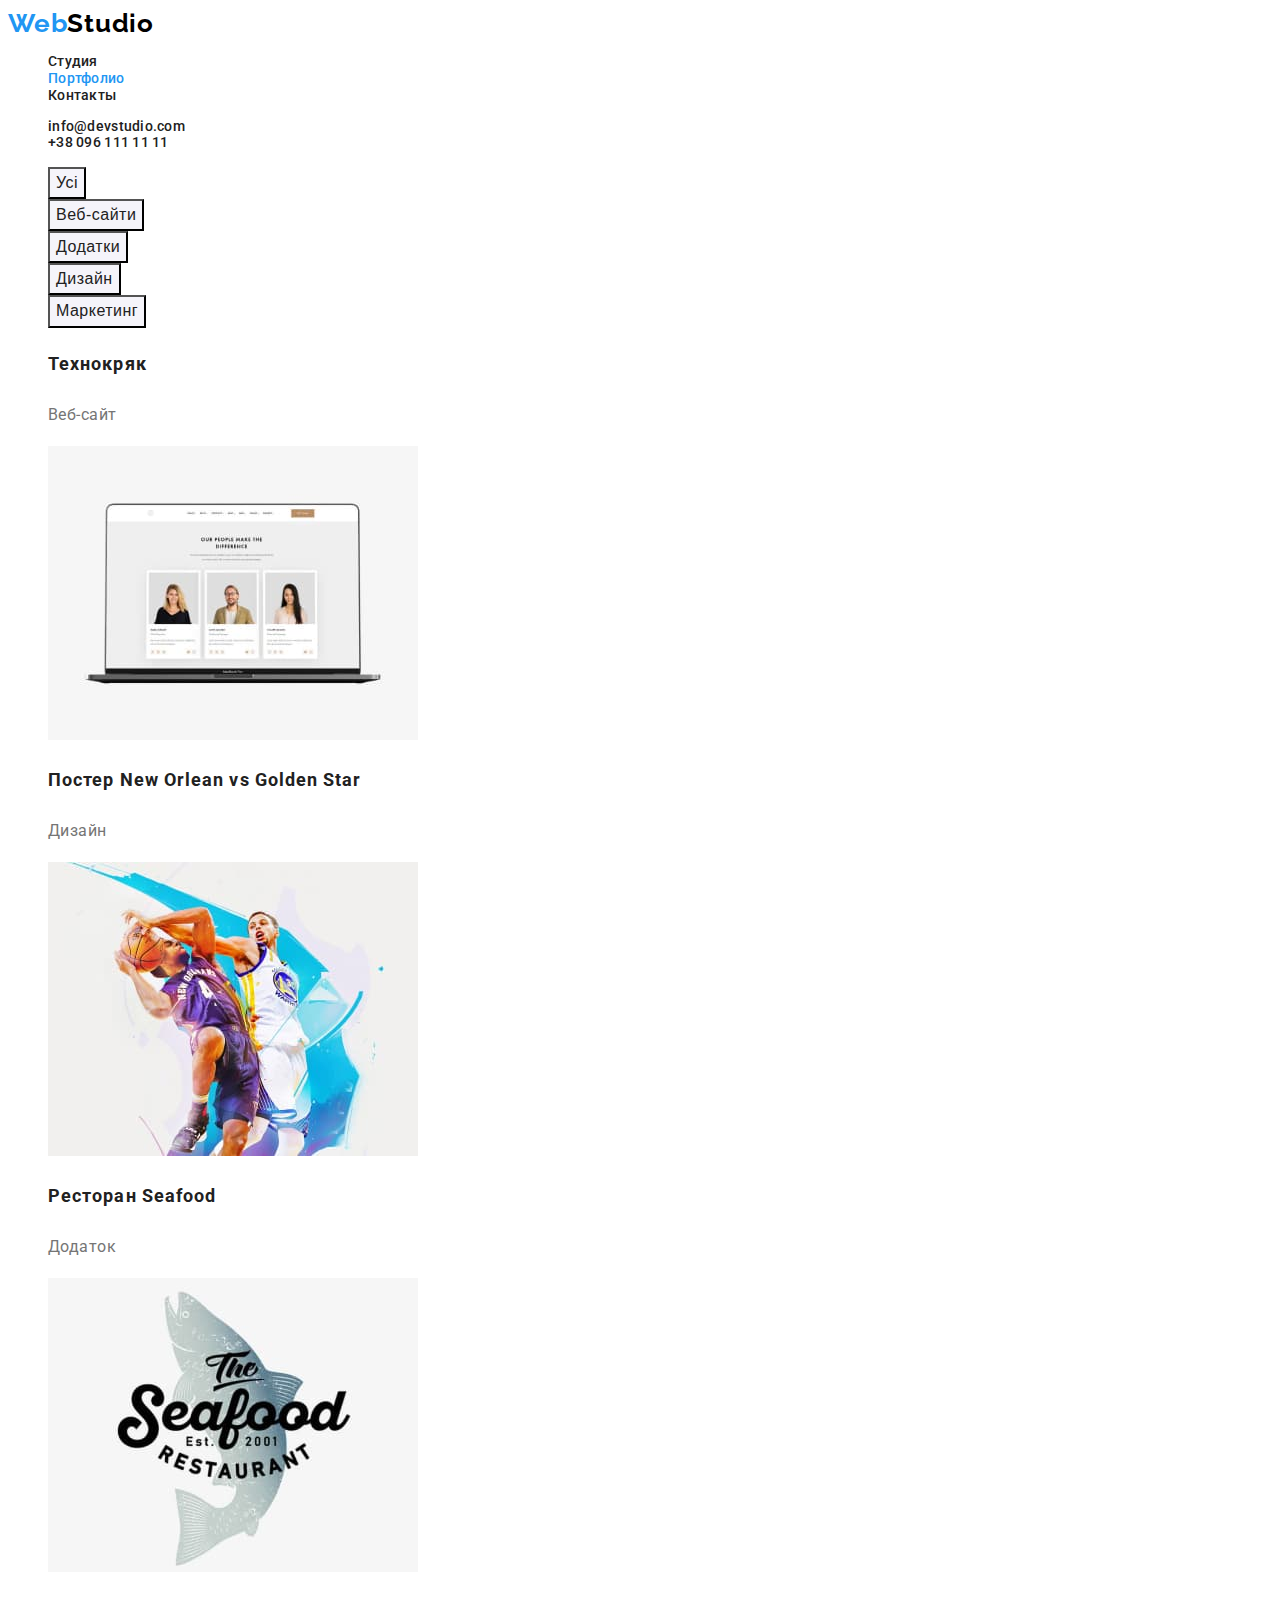
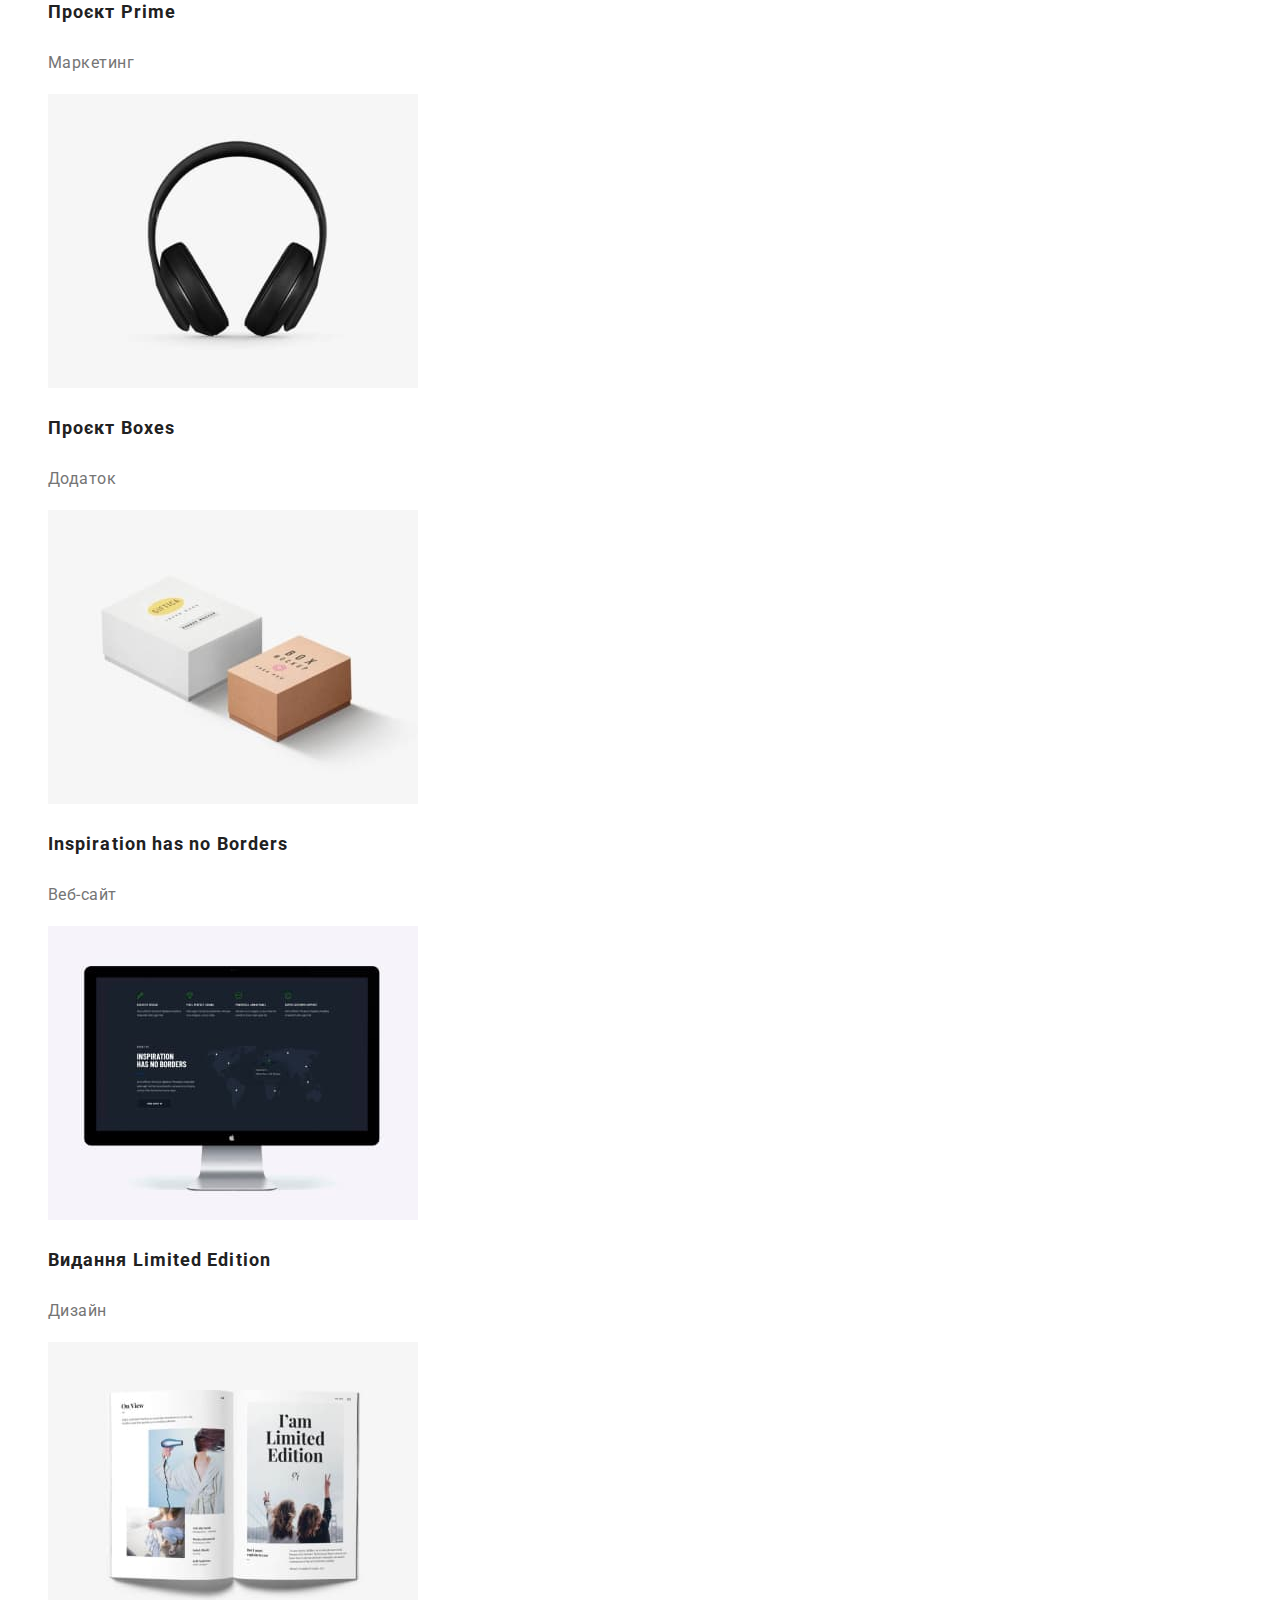
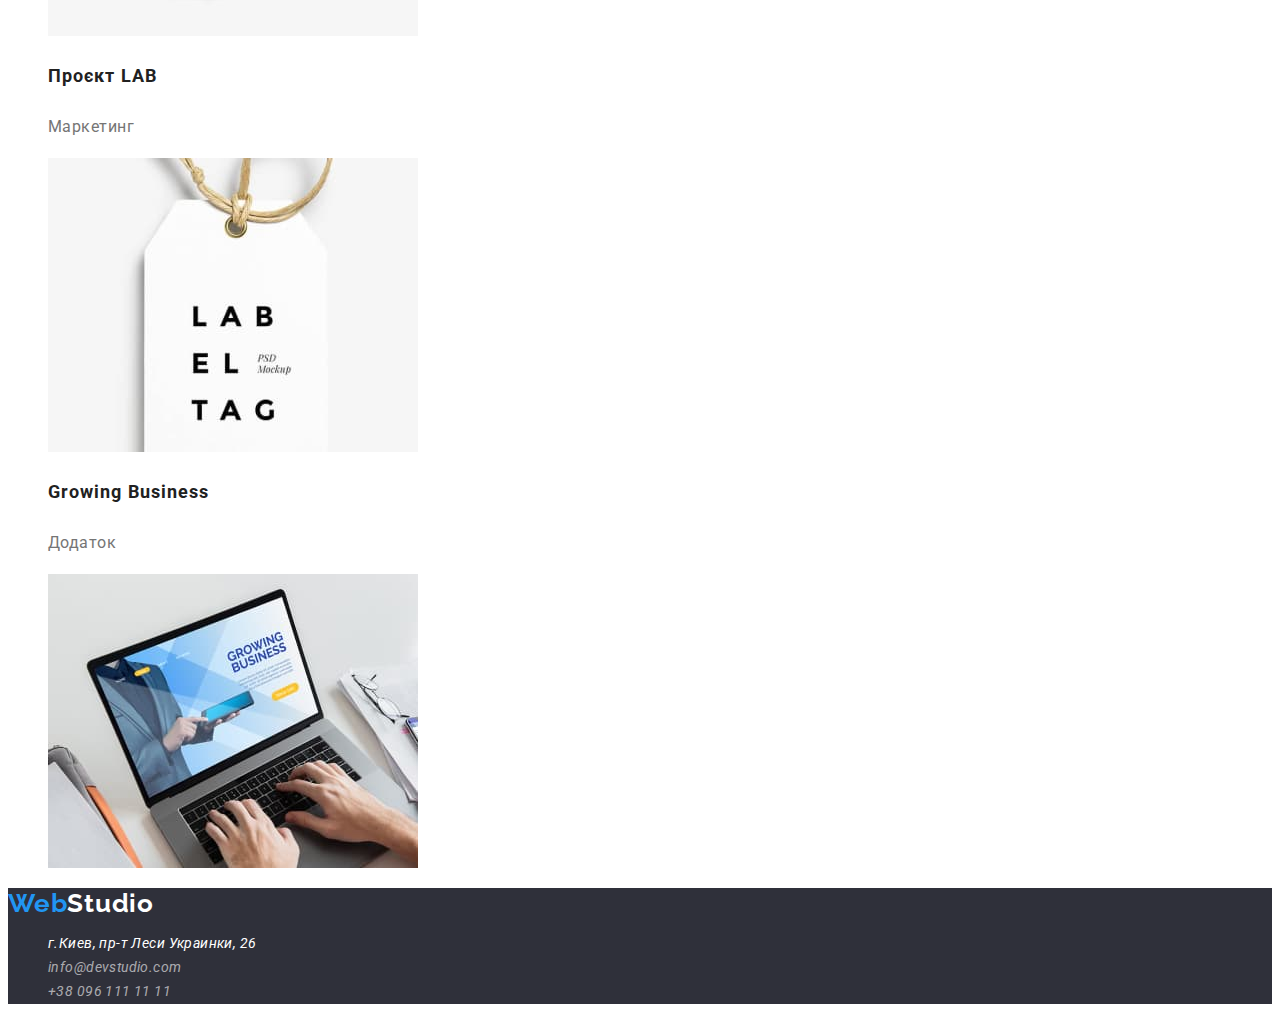
==== portfolio.html @ 718a517a "copy-hw2" ====
<!DOCTYPE html>
<html lang="en">

<head>
  <meta charset="UTF-8">
  <meta name="viewport" content="width=device-width, initial-scale=1.0">
  <link rel="preconnect" href="https://fonts.googleapis.com">
  <link rel="preconnect" href="https://fonts.gstatic.com" crossorigin>
  <link href="https://fonts.googleapis.com/css2?family=Raleway:wght@700&family=Roboto:wght@400;500;700;900&display=swap"
    rel="stylesheet">
  <title>hw-02</title>
  <link rel="stylesheet" href="./css/styles.css">
</head>

<body>
  <!-- header -->
  <header class="head">
    <nav class="nav">
      <a class="logo" href="./index.html"><span class="logo-blue">Web</span>Studio</a>
      <ul class="nav-sait">
        <li><a class="sait-link" href="./index.html">Студия</a></li>
        <li><a class="sait-link current" href="./portfolio.html">Портфолио</a></li>
        <li><a class="sait-link" href="">Контакты</a></li>
      </ul>
    </nav>

    <ul class="nav-contact">
      <li>
        <a class="contact-link" href="mailto:info@devstudio.com">info@devstudio.com</a>
      </li>
      <li>
        <a class="contact-link" href="tel:+380961111111">+38 096 111 11 11</a>
      </li>
    </ul>

  </header>

  <!-- main -->
  <main>

    <!-- portfolio filter -->
    <section>
      <ul class="filter-list">
        <li><button class="filter-btn" type="button">Усі</button></li>
        <li><button class="filter-btn" type="button">Веб-сайти</button></li>
        <li><button class="filter-btn" type="button">Додатки</button></li>
        <li><button class="filter-btn" type="button">Дизайн</button></li>
        <li><button class="filter-btn" type="button">Маркетинг</button></li>
      </ul>
    </section>

    <!-- portfolio project -->
    <section>
      <ul class="project-list">
        <li>
          <h3 class="project-title">Технокряк</h3>
          <p class="project-marker">Веб-сайт</p>
          <a href=""><img src="./images/portfolio/techno.jpg" alt="techno"></a>
        </li>
        <li>
          <h3 class="project-title">Постер New Orlean vs Golden Star</h3>
          <p class="project-marker">Дизайн</p>
          <a href=""><img src="./images/portfolio/orlean.jpg" alt="New Orlean vs Golden Star"></a>
        </li>
        <li>
          <h3 class="project-title">Ресторан Seafood</h3>
          <p class="project-marker">Додаток</p>
          <a href=""><img src="./images/portfolio/seafood.jpg" alt="Seafood"></a>
        </li>
        <li>
          <h3 class="project-title">Проєкт Prime</h3>
          <p class="project-marker">Маркетинг</p>
          <a href=""><img src="./images/portfolio/prime.jpg" alt="Prime"></a>
        </li>
        <li>
          <h3 class="project-title">Проєкт Boxes</h3>
          <p class="project-marker">Додаток</p>
          <a href=""><img src="./images/portfolio/boxes.jpg" alt="Boxes"></a>
        </li>
        <li>
          <h3 class="project-title">Inspiration has no Borders</h3>
          <p class="project-marker">Веб-сайт</p>
          <a href=""><img src="./images/portfolio/inspiration.jpg" alt="Inspiration has no Borders"></a>
        </li>
        <li>
          <h3 class="project-title">Видання Limited Edition</h3>
          <p class="project-marker">Дизайн</p>
          <a href=""><img src="./images/portfolio/edition.jpg" alt="Limited Edition"></a>
        </li>
        <li>
          <h3 class="project-title">Проєкт LAB</h3>
          <p class="project-marker">Маркетинг</p>
          <a href=""><img src="./images/portfolio/lab.jpg" alt="LAB"></a>
        </li>
        <li>
          <h3 class="project-title">Growing Business</h3>
          <p class="project-marker">Додаток</p>
          <a href=""><img src="./images/portfolio/business.jpg" alt="Growing Business"></a>
        </li>

      </ul>
    </section>
  </main>

  <!--footter-->
  <footer class="footer">
    <a class="logo footer-logo" href="./index.html"><span class="logo-blue">Web</span>Studio</a>

    <!-- fotter address -->
    <address class="address">
      <ul class="address-list">
        <li>
          <a class="address-map address-hover"
            href="https://www.google.com/maps/place/GREEN+HOUSE/@48.90028,23.3077456,17z/data=!4m9!3m8!1s0x473989dc6a29fd1f:0xf99ad398de3efd34!5m2!4m1!1i2!8m2!3d48.8999723!4d23.3089486!16s%2Fg%2F11qqn3vghm?entry=ttu"
            target="_blank" rel="noopener noreferrer nofollow">
            г.Киев, пр-т Леси Украинки, 26
          </a>
        </li>
        <li>
          <a class="address-contact address-hover" href="mailto:info@devstudio.com">info@devstudio.com</a>
        </li>
        <li>
          <a class="address-contact address-hover" href="tel:+380961111111">+38 096 111 11 11</a>
        </li>
      </ul>
    </address>
  </footer>

</body>

</html>
---- css/styles.css ----
:root {
  --primary-text-color: #757575;
  --title-text-color: #212121;
  --accent-color: #2196f3;
  --primary-whait-color: #ffffff;
  --primary-black-color: #000000;
  --color-with-transparency: rgba(255, 255, 255, 0.6);
  --color-section-background: #2f303a;
  --color-section-background2: #f5f4fa;
}

/* color: #2196f3; */
/* color: #000000; */
/* color: #212121; */
/* color: #757575; */
/* color: #ffffff; */
/* background: #2f303a; */
/* color: rgba(255, 255, 255, 0.6); */
/* background: #f5f4fa; */

/* utilits */
ul {
  list-style: none;
}

a {
  text-decoration: none;
}

/* general */
body {
  font-family: 'Roboto', sans-serif;
  background-color: var(--primary-whait-color);
  color: var(--primary-text-color);

}

/* button */
.button {
  font-family: inherit;
  font-weight: 700;
  font-size: 16px;
  line-height: 1.88;
  letter-spacing: 0.06em;
  text-align: center;
  background-color: var(--primary-whait-color);
  color: var(--title-text-color);
  box-shadow: 0 4px 4px 0 rgba(0, 0, 0, 0.15);
  cursor: pointer;
}

.button.primary {
  background-color: var(--accent-color);
  color: var(--primary-whait-color);
}

.button.primary:hover,
.button.primary:focus {
  background-color: var(--primary-whait-color);
  color: var(--accent-color);
}

/* header */
.head {
  font-weight: 500;
  font-size: 14px;
  line-height: 1.2;
  letter-spacing: 0.02em;
}

.logo {
  font-family: "Raleway", sans-serif;
  font-weight: 700;
  font-size: 26px;
  letter-spacing: 0.03em;
  color: var(--primary-black-color);

}

.logo-blue {
  color: var(--accent-color);
}



.sait-link {
  color: var(--title-text-color);
}

.sait-link:hover,
.sait-link:focus,
.contact-link:hover,
.contact-link:focus {
  color: var(--accent-color);
}

.sait-link.current {
  color: var(--accent-color);
}

.contact-link {
  color: var(--title-text-color);
}

/* hero */
.hero {
  background: var(--color-section-background);
}

.hero-title {
  font-weight: 900;
  font-size: 44px;
  line-height: 1.36;
  letter-spacing: 0.06em;
  text-align: center;
  color: var(--primary-whait-color);
}

/* section */
.section-title {
  /* font-weight: 700; */
  font-size: 36px;
  letter-spacing: 0.03em;
  line-height: 1.2;
  text-align: center;
  color: var(--primary-black-color);
}

/* quality */
.quality-title {
  /* font-weight: 700; */
  font-size: 14px;
  line-height: 1.2;
  letter-spacing: 0.03em;
  color: var(--title-text-color);
}

.quality-text {
  /* font-weight: 400; */
  font-size: 14px;
  line-height: 1.71;
  letter-spacing: 0.03em;
}

/* What are we doing */

/* our team */
.team {
  background: var(--color-section-background2);
}

.team-item {
  background: var(--primary-whait-color);
  box-shadow: 0 2px 1px 0 rgba(0, 0, 0, 0.2), 0 1px 1px 0 rgba(0, 0, 0, 0.14),
    0 1px 3px 0 rgba(0, 0, 0, 0.12);
}

.team-title {
  font-weight: 500;
  font-size: 16px;
  line-height: 1.2;
  letter-spacing: 0.03em;
  text-align: center;
  color: var(--title-text-color);
}

.team-profession {
  /* font-weight: 400; */
  font-size: 16px;
  line-height: 1.2;
  letter-spacing: 0.03em;
  text-align: center;
}

/* footer */
.footer {
  background: var(--color-section-background);
}

.footer-logo {
  color: var(--primary-whait-color);
}

/* fotter */
.address {
  font-weight: 400;
  font-size: 14px;
  line-height: 1.71;
  letter-spacing: 0.03em;
}

.address-map {

  color: var(--primary-whait-color);
}

.address-hover:hover,
.address-hover:focus {
  color: var(--accent-color);
}

.address-contact {

  color: var(--color-with-transparency);
}

/* portfolio */
.filter-btn {
  font-weight: 500;
  font-size: 16px;
  line-height: 1.63;
  letter-spacing: 0.03em;
  background: var(--color-section-background2);
  color: var(--title-text-color);
}

.filter-btn:hover,
.filter-btn:focus {
  background: var(--accent-color);
  color: var(--primary-whait-color);
  box-shadow: 0 2px 2px 0 rgba(0, 0, 0, 0.12), 0 1px 2px 0 rgba(0, 0, 0, 0.08),
    0 3px 1px 0 rgba(0, 0, 0, 0.1);
}

/* portfolio project */

.project-title {
  /* font-weight: 700; */
  font-size: 18px;
  line-height: 2;
  letter-spacing: 0.06em;
  color: var(--title-text-color);
}

.project-marker {
  /* font-weight: 400; */
  font-size: 16px;
  line-height: 1.88;
  letter-spacing: 0.03em;
}
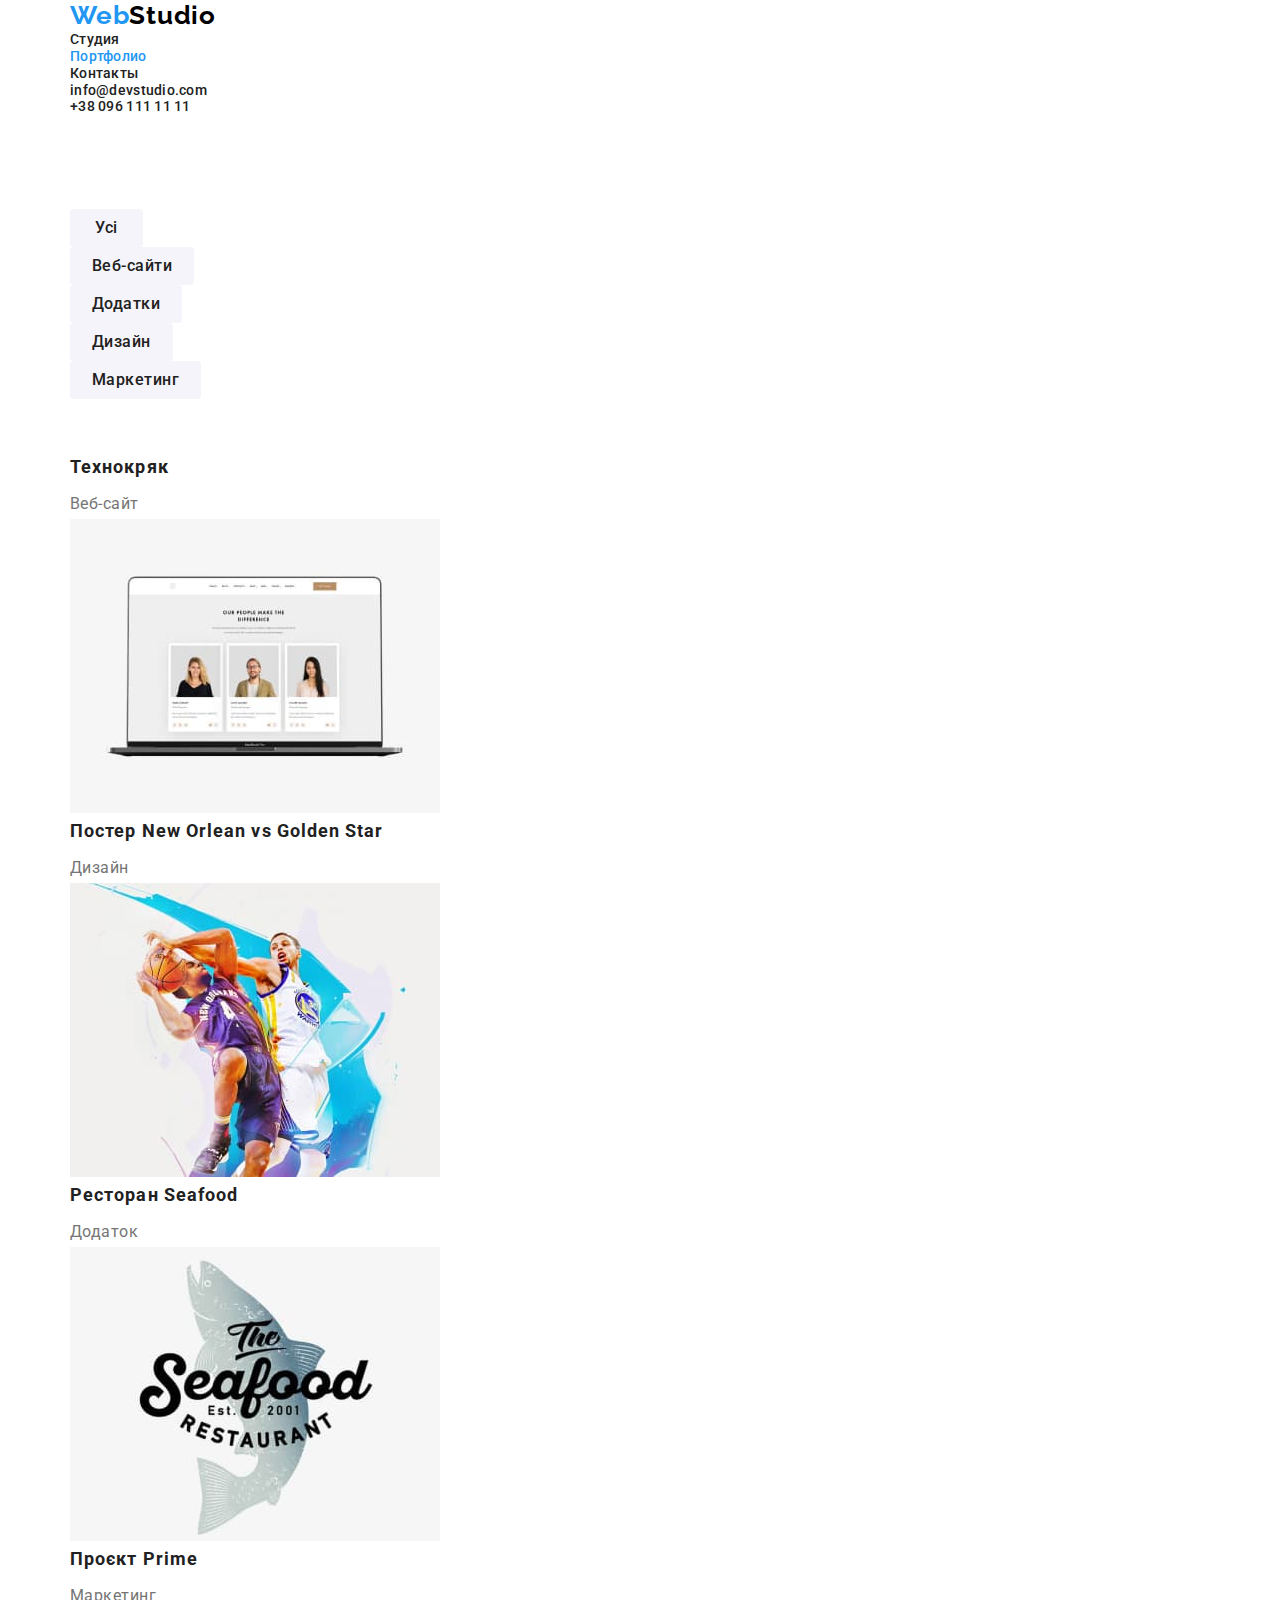
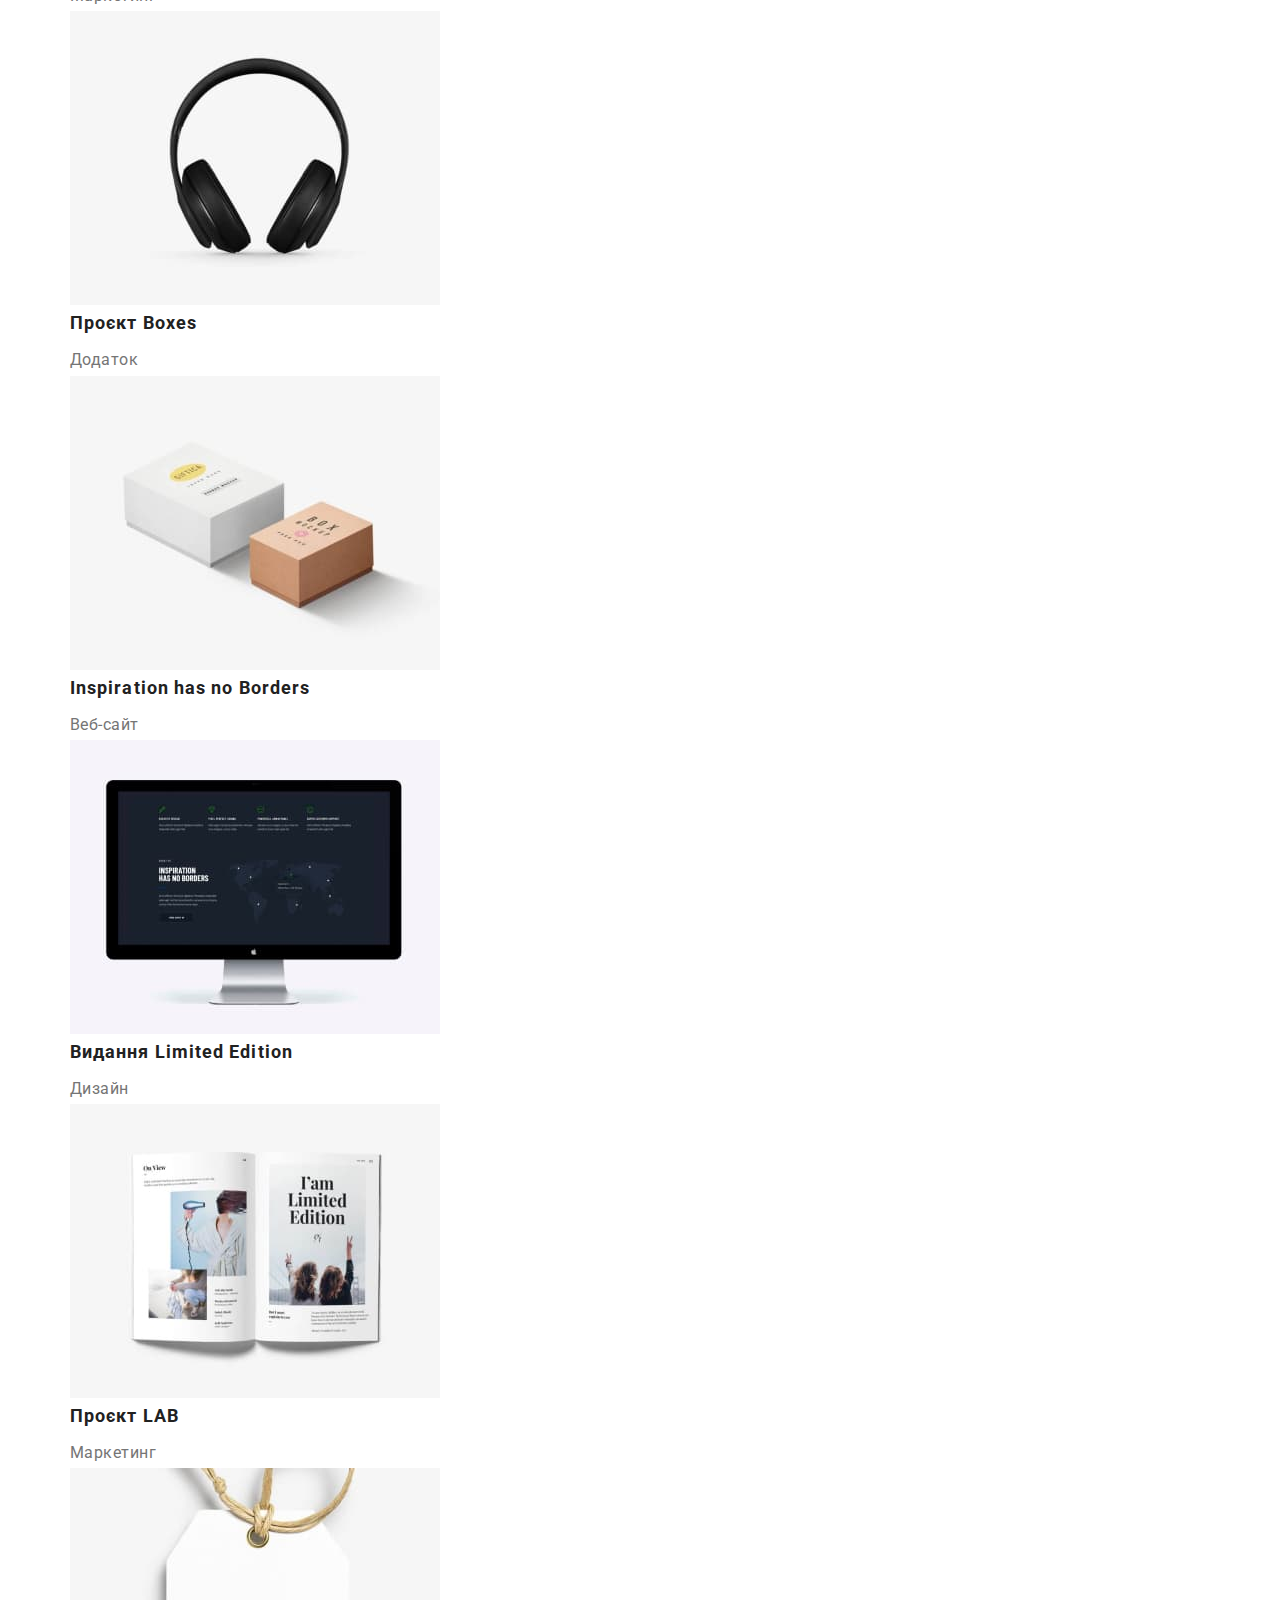
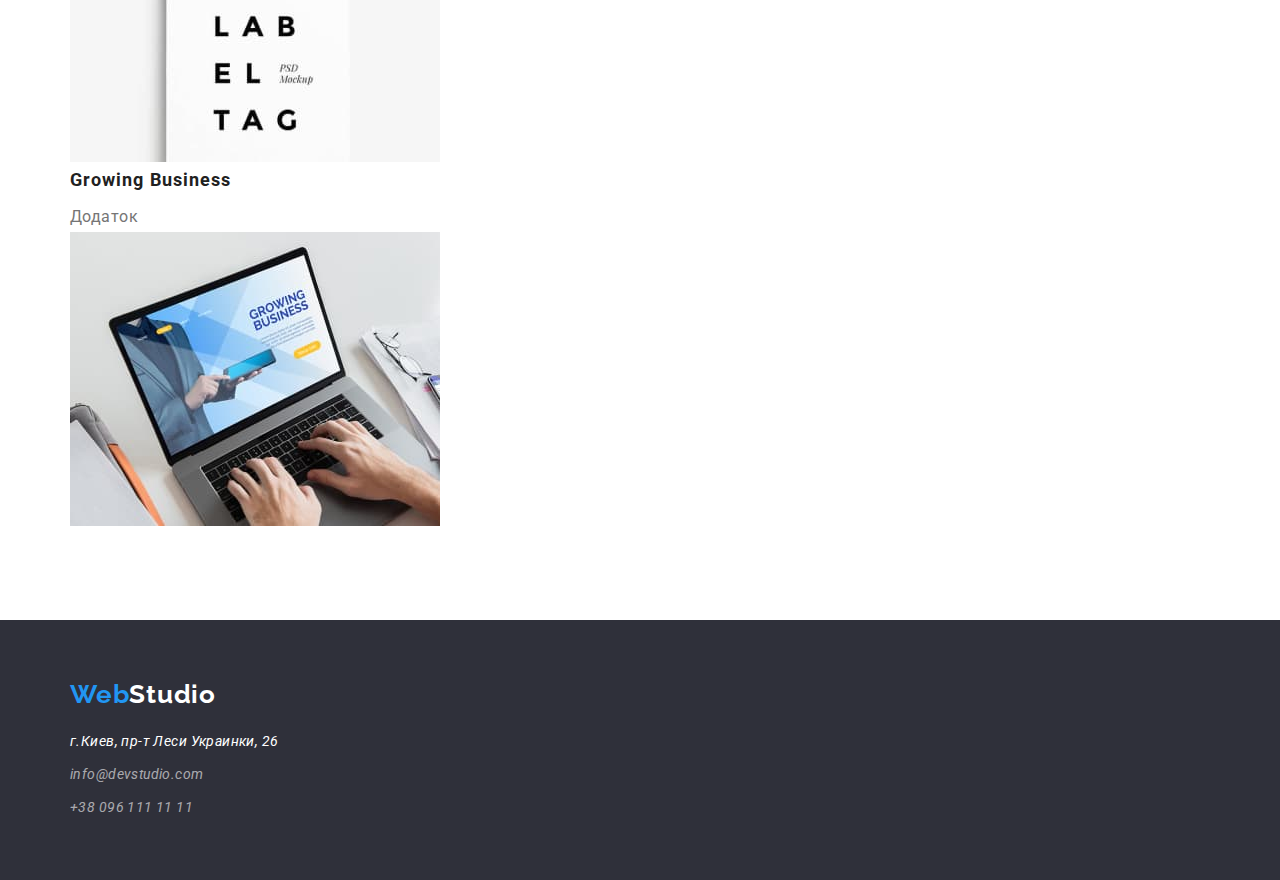
==== commit 4c07219e: "geometry" ====
--- a/portfolio.html
+++ b/portfolio.html
@@ -9,121 +9,206 @@
   <link href="https://fonts.googleapis.com/css2?family=Raleway:wght@700&family=Roboto:wght@400;500;700;900&display=swap"
     rel="stylesheet">
   <title>hw-02</title>
+  <link rel="stylesheet" href="https://cdnjs.cloudflare.com/ajax/libs/modern-normalize/2.0.0/modern-normalize.min.css">
   <link rel="stylesheet" href="./css/styles.css">
 </head>
 
 <body>
   <!-- header -->
   <header class="head">
-    <nav class="nav">
-      <a class="logo" href="./index.html"><span class="logo-blue">Web</span>Studio</a>
-      <ul class="nav-sait">
-        <li><a class="sait-link" href="./index.html">Студия</a></li>
-        <li><a class="sait-link current" href="./portfolio.html">Портфолио</a></li>
-        <li><a class="sait-link" href="">Контакты</a></li>
+    <div class=" head-container container">
+
+      <nav class="nav ">
+        <a class="logo" href="./index.html"><span class="logo-blue">Web</span>Studio</a>
+
+        <ul class="nav-sait">
+          <li><a class="sait-link" href="./index.html">Студия</a></li>
+          <li><a class="sait-link current" href="./portfolio.html">Портфолио</a></li>
+          <li><a class="sait-link" href="#contact">Контакты</a></li>
+        </ul>
+
+      </nav>
+
+      <ul class="nav-contact">
+        <li>
+          <a class="contact-link" href="mailto:info@devstudio.com">info@devstudio.com</a>
+        </li>
+        <li>
+          <a class="contact-link" href="tel:+380961111111">+38 096 111 11 11</a>
+        </li>
       </ul>
-    </nav>
-
-    <ul class="nav-contact">
-      <li>
-        <a class="contact-link" href="mailto:info@devstudio.com">info@devstudio.com</a>
-      </li>
-      <li>
-        <a class="contact-link" href="tel:+380961111111">+38 096 111 11 11</a>
-      </li>
-    </ul>
-
+
+    </div>
   </header>
 
   <!-- main -->
   <main>
 
-    <!-- portfolio filter -->
-    <section>
-      <ul class="filter-list">
-        <li><button class="filter-btn" type="button">Усі</button></li>
-        <li><button class="filter-btn" type="button">Веб-сайти</button></li>
-        <li><button class="filter-btn" type="button">Додатки</button></li>
-        <li><button class="filter-btn" type="button">Дизайн</button></li>
-        <li><button class="filter-btn" type="button">Маркетинг</button></li>
-      </ul>
-    </section>
-
     <!-- portfolio project -->
-    <section>
-      <ul class="project-list">
-        <li>
-          <h3 class="project-title">Технокряк</h3>
-          <p class="project-marker">Веб-сайт</p>
-          <a href=""><img src="./images/portfolio/techno.jpg" alt="techno"></a>
-        </li>
-        <li>
-          <h3 class="project-title">Постер New Orlean vs Golden Star</h3>
-          <p class="project-marker">Дизайн</p>
-          <a href=""><img src="./images/portfolio/orlean.jpg" alt="New Orlean vs Golden Star"></a>
-        </li>
-        <li>
-          <h3 class="project-title">Ресторан Seafood</h3>
-          <p class="project-marker">Додаток</p>
-          <a href=""><img src="./images/portfolio/seafood.jpg" alt="Seafood"></a>
-        </li>
-        <li>
-          <h3 class="project-title">Проєкт Prime</h3>
-          <p class="project-marker">Маркетинг</p>
-          <a href=""><img src="./images/portfolio/prime.jpg" alt="Prime"></a>
-        </li>
-        <li>
-          <h3 class="project-title">Проєкт Boxes</h3>
-          <p class="project-marker">Додаток</p>
-          <a href=""><img src="./images/portfolio/boxes.jpg" alt="Boxes"></a>
-        </li>
-        <li>
-          <h3 class="project-title">Inspiration has no Borders</h3>
-          <p class="project-marker">Веб-сайт</p>
-          <a href=""><img src="./images/portfolio/inspiration.jpg" alt="Inspiration has no Borders"></a>
-        </li>
-        <li>
-          <h3 class="project-title">Видання Limited Edition</h3>
-          <p class="project-marker">Дизайн</p>
-          <a href=""><img src="./images/portfolio/edition.jpg" alt="Limited Edition"></a>
-        </li>
-        <li>
-          <h3 class="project-title">Проєкт LAB</h3>
-          <p class="project-marker">Маркетинг</p>
-          <a href=""><img src="./images/portfolio/lab.jpg" alt="LAB"></a>
-        </li>
-        <li>
-          <h3 class="project-title">Growing Business</h3>
-          <p class="project-marker">Додаток</p>
-          <a href=""><img src="./images/portfolio/business.jpg" alt="Growing Business"></a>
-        </li>
-
-      </ul>
+    <section class="portfolio-container container">
+
+      <!-- portfolio filter -->
+
+      <div class="filter-container">
+
+        <ul class="filter-list">
+          <li><button class="filter-btn button" type="button">Усі</button></li>
+          <li><button class="filter-btn button" type="button">Веб-сайти</button></li>
+          <li><button class="filter-btn button" type="button">Додатки</button></li>
+          <li><button class="filter-btn button" type="button">Дизайн</button></li>
+          <li><button class="filter-btn button" type="button">Маркетинг</button></li>
+        </ul>
+
+      </div>
+
+      <!-- portfolio project -->
+
+      <div class="project-container">
+
+        <ul class="project-list">
+
+          <article class="project-card">
+            <li>
+              <a href="">
+                <div class="card-info">
+                  <h3 class="card-title">Технокряк</h3>
+                  <p class="card-marker">Веб-сайт</p>
+                </div>
+                <img src="./images/portfolio/techno.jpg" alt="techno">
+              </a>
+            </li>
+          </article>
+
+          <article class="project-card">
+            <li>
+              <a href="">
+                <div class="card-info">
+                  <h3 class="card-title">Постер New Orlean vs Golden Star</h3>
+                  <p class="card-marker">Дизайн</p>
+                </div>
+                <img src="./images/portfolio/orlean.jpg" alt="New Orlean vs Golden Star">
+              </a>
+            </li>
+          </article>
+
+          <article class="project-card">
+            <li>
+              <a href="">
+                <div class="card-info">
+                  <h3 class="card-title">Ресторан Seafood</h3>
+                  <p class="card-marker">Додаток</p>
+                </div>
+                <img src="./images/portfolio/seafood.jpg" alt="Seafood">
+              </a>
+            </li>
+          </article>
+
+          <article class="project-card">
+            <li>
+              <a href="">
+                <div class="card-info">
+                  <h3 class="card-title">Проєкт Prime</h3>
+                  <p class="card-marker">Маркетинг</p>
+                </div>
+                <img src="./images/portfolio/prime.jpg" alt="Prime">
+              </a>
+            </li>
+          </article>
+
+          <article class="project-card">
+            <li>
+              <a href="">
+                <div class="card-info">
+                  <h3 class="card-title">Проєкт Boxes</h3>
+                  <p class="card-marker">Додаток</p>
+                </div>
+                <img src="./images/portfolio/boxes.jpg" alt="Boxes">
+              </a>
+            </li>
+          </article>
+
+          <article class="project-card">
+            <li>
+              <a href="">
+                <div class="card-info">
+                  <h3 class="card-title">Inspiration has no Borders</h3>
+                  <p class="card-marker">Веб-сайт</p>
+                </div>
+                <img src="./images/portfolio/inspiration.jpg" alt="Inspiration has no Borders">
+              </a>
+            </li>
+          </article>
+
+          <article class="project-card">
+            <li>
+              <a href="">
+                <div class="card-info">
+                  <h3 class="card-title">Видання Limited Edition</h3>
+                  <p class="card-marker">Дизайн</p>
+                </div>
+                <img src="./images/portfolio/edition.jpg" alt="Limited Edition">
+              </a>
+            </li>
+          </article>
+
+          <article class="project-card">
+            <li>
+              <a href="">
+                <div class="card-info">
+                  <h3 class="card-title">Проєкт LAB</h3>
+                  <p class="card-marker">Маркетинг</p>
+                </div>
+                <img src="./images/portfolio/lab.jpg" alt="LAB">
+              </a>
+            </li>
+          </article>
+
+          <article class="project-card">
+            <li>
+              <a href="">
+                <div class="card-info">
+                  <h3 class="card-title">Growing Business</h3>
+                  <p class="card-marker">Додаток</p>
+                </div>
+                <img src="./images/portfolio/business.jpg" alt="Growing Business">
+              </a>
+            </li>
+          </article>
+
+        </ul>
+
+      </div>
+
     </section>
   </main>
 
   <!--footter-->
   <footer class="footer">
-    <a class="logo footer-logo" href="./index.html"><span class="logo-blue">Web</span>Studio</a>
-
-    <!-- fotter address -->
-    <address class="address">
-      <ul class="address-list">
-        <li>
-          <a class="address-map address-hover"
-            href="https://www.google.com/maps/place/GREEN+HOUSE/@48.90028,23.3077456,17z/data=!4m9!3m8!1s0x473989dc6a29fd1f:0xf99ad398de3efd34!5m2!4m1!1i2!8m2!3d48.8999723!4d23.3089486!16s%2Fg%2F11qqn3vghm?entry=ttu"
-            target="_blank" rel="noopener noreferrer nofollow">
-            г.Киев, пр-т Леси Украинки, 26
-          </a>
-        </li>
-        <li>
-          <a class="address-contact address-hover" href="mailto:info@devstudio.com">info@devstudio.com</a>
-        </li>
-        <li>
-          <a class="address-contact address-hover" href="tel:+380961111111">+38 096 111 11 11</a>
-        </li>
-      </ul>
-    </address>
+    <div class="footer-container container">
+
+      <a class="logo footer-logo" href="./index.html"><span class="logo-blue">Web</span>Studio</a>
+
+      <!-- fotter address -->
+      <address class="address" id="contact">
+
+        <ul class="address-list">
+          <li class="address-item">
+            <a class="address-map address-hover"
+              href="https://www.google.com/maps/place/GREEN+HOUSE/@48.90028,23.3077456,17z/data=!4m9!3m8!1s0x473989dc6a29fd1f:0xf99ad398de3efd34!5m2!4m1!1i2!8m2!3d48.8999723!4d23.3089486!16s%2Fg%2F11qqn3vghm?entry=ttu"
+              target="_blank" rel="noopener noreferrer nofollow">
+              г.Киев, пр-т Леси Украинки, 26
+            </a>
+          </li>
+          <li class="address-item">
+            <a class="address-contact address-hover" href="mailto:info@devstudio.com">info@devstudio.com</a>
+          </li>
+          <li class="address-item">
+            <a class="address-contact address-hover" href="tel:+380961111111">+38 096 111 11 11</a>
+          </li>
+        </ul>
+
+      </address>
+    </div>
   </footer>
 
 </body>
--- a/css/styles.css
+++ b/css/styles.css
@@ -18,34 +18,79 @@
 /* color: rgba(255, 255, 255, 0.6); */
 /* background: #f5f4fa; */
 
-/* utilits */
-ul {
-  list-style: none;
-}
-
-a {
-  text-decoration: none;
-}
-
-/* general */
+/* html {
+  box-sizing: border-box;
+}
+
+*,
+*::before,
+*::after {
+  block-size: inherit;
+} */
+
+/*------------------ general ------------*/
 body {
   font-family: 'Roboto', sans-serif;
   background-color: var(--primary-whait-color);
   color: var(--primary-text-color);
-
-}
-
-/* button */
+  /* margin: 0; */
+
+}
+
+/*----------------utilits-------------- */
+
+h1,
+h2,
+h3,
+p {
+  margin: 0;
+}
+
+ul {
+  margin: 0;
+  padding: 0;
+  list-style: none;
+}
+
+a {
+  display: inline-block;
+  text-decoration: none;
+  color: inherit;
+  outline: 0px;
+}
+
+img {
+  display: block;
+  min-width: 100%;
+  height: auto;
+}
+
+/* ---------------visually-hidden ------ */
+
+.visually-hidden {
+  position: absolute;
+  clip: rect(0 0 0 0);
+  width: 1px;
+  height: 1px;
+  margin: -1px;
+}
+
+/*  --------------  button-----------------*/
 .button {
-  font-family: inherit;
+  display: inline-block;
+  border: 0;
+  border-radius: 4px;
+  padding: 10px 32px;
+
+  /* font-family: inherit; */
   font-weight: 700;
   font-size: 16px;
-  line-height: 1.88;
+  line-height: 1.875;
   letter-spacing: 0.06em;
   text-align: center;
+
   background-color: var(--primary-whait-color);
   color: var(--title-text-color);
-  box-shadow: 0 4px 4px 0 rgba(0, 0, 0, 0.15);
   cursor: pointer;
 }
 
@@ -60,12 +105,27 @@
   color: var(--accent-color);
 }
 
-/* header */
+.container {
+  margin-right: auto;
+  margin-left: auto;
+  width: 1170px;
+  padding-right: 15px;
+  padding-left: 15px;
+  padding-top: 94px;
+  padding-bottom: 94px;
+}
+
+/*  ---------------- header -----------------  */
 .head {
   font-weight: 500;
   font-size: 14px;
   line-height: 1.2;
   letter-spacing: 0.02em;
+}
+
+.head-container {
+  padding-top: 0;
+  padding-bottom: 0;
 }
 
 .logo {
@@ -73,15 +133,13 @@
   font-weight: 700;
   font-size: 26px;
   letter-spacing: 0.03em;
+
   color: var(--primary-black-color);
-
 }
 
 .logo-blue {
   color: var(--accent-color);
 }
-
-
 
 .sait-link {
   color: var(--title-text-color);
@@ -102,32 +160,48 @@
   color: var(--title-text-color);
 }
 
-/* hero */
+/* --------------------hero ---------------------*/
 .hero {
   background: var(--color-section-background);
 }
 
+.hero-container {
+  padding-top: 200px;
+  padding-bottom: 200px;
+}
+
 .hero-title {
+  margin-bottom: 30px;
+
   font-weight: 900;
   font-size: 44px;
   line-height: 1.36;
   letter-spacing: 0.06em;
   text-align: center;
-  color: var(--primary-whait-color);
-}
-
-/* section */
+
+  color: var(--primary-whait-color);
+}
+
+.hero-btn {
+  min-width: 216px;
+}
+
+/* ------------------------section ----------------------*/
 .section-title {
+  margin-bottom: 50px;
   /* font-weight: 700; */
   font-size: 36px;
   letter-spacing: 0.03em;
   line-height: 1.2;
   text-align: center;
+
   color: var(--primary-black-color);
 }
 
-/* quality */
+/* --------------------------quality---------------- */
+
 .quality-title {
+  margin-bottom: 10px;
   /* font-weight: 700; */
   font-size: 14px;
   line-height: 1.2;
@@ -142,9 +216,13 @@
   letter-spacing: 0.03em;
 }
 
-/* What are we doing */
-
-/* our team */
+/* ----------------------What are we doing specialty --------*/
+
+.specialty-container {
+  padding-top: 0;
+}
+
+/* ---------------------our team---------- */
 .team {
   background: var(--color-section-background2);
 }
@@ -172,16 +250,22 @@
   text-align: center;
 }
 
-/* footer */
+/* -------------------------footer -------------------*/
 .footer {
   background: var(--color-section-background);
 }
 
+.footer-container {
+  padding-top: 60px;
+  padding-bottom: 60px;
+}
+
 .footer-logo {
-  color: var(--primary-whait-color);
-}
-
-/* fotter */
+  margin-bottom: 20px;
+
+  color: var(--primary-whait-color);
+}
+
 .address {
   font-weight: 400;
   font-size: 14px;
@@ -189,8 +273,11 @@
   letter-spacing: 0.03em;
 }
 
+.address-item:not(:last-child) {
+  margin-bottom: 9px;
+}
+
 .address-map {
-
   color: var(--primary-whait-color);
 }
 
@@ -204,14 +291,19 @@
   color: var(--color-with-transparency);
 }
 
-/* portfolio */
+/* ---------------------portfolio------------------ */
+
+/* ---------------portfolio filter------------------ */
+
 .filter-btn {
+  padding: 6px 22px;
+  min-width: 73px;
+
   font-weight: 500;
-  font-size: 16px;
-  line-height: 1.63;
-  letter-spacing: 0.03em;
+  line-height: 1.625;
+  letter-spacing: 0.03em;
+
   background: var(--color-section-background2);
-  color: var(--title-text-color);
 }
 
 .filter-btn:hover,
@@ -222,17 +314,24 @@
     0 3px 1px 0 rgba(0, 0, 0, 0.1);
 }
 
-/* portfolio project */
-
-.project-title {
+/* --------------portfolio project--------- */
+
+.filter-container {
+  padding-bottom: 50px;
+}
+
+.card-title {
+  margin-bottom: 4px;
+
   /* font-weight: 700; */
   font-size: 18px;
   line-height: 2;
   letter-spacing: 0.06em;
-  color: var(--title-text-color);
-}
-
-.project-marker {
+
+  color: var(--title-text-color);
+}
+
+.card-marker {
   /* font-weight: 400; */
   font-size: 16px;
   line-height: 1.88;
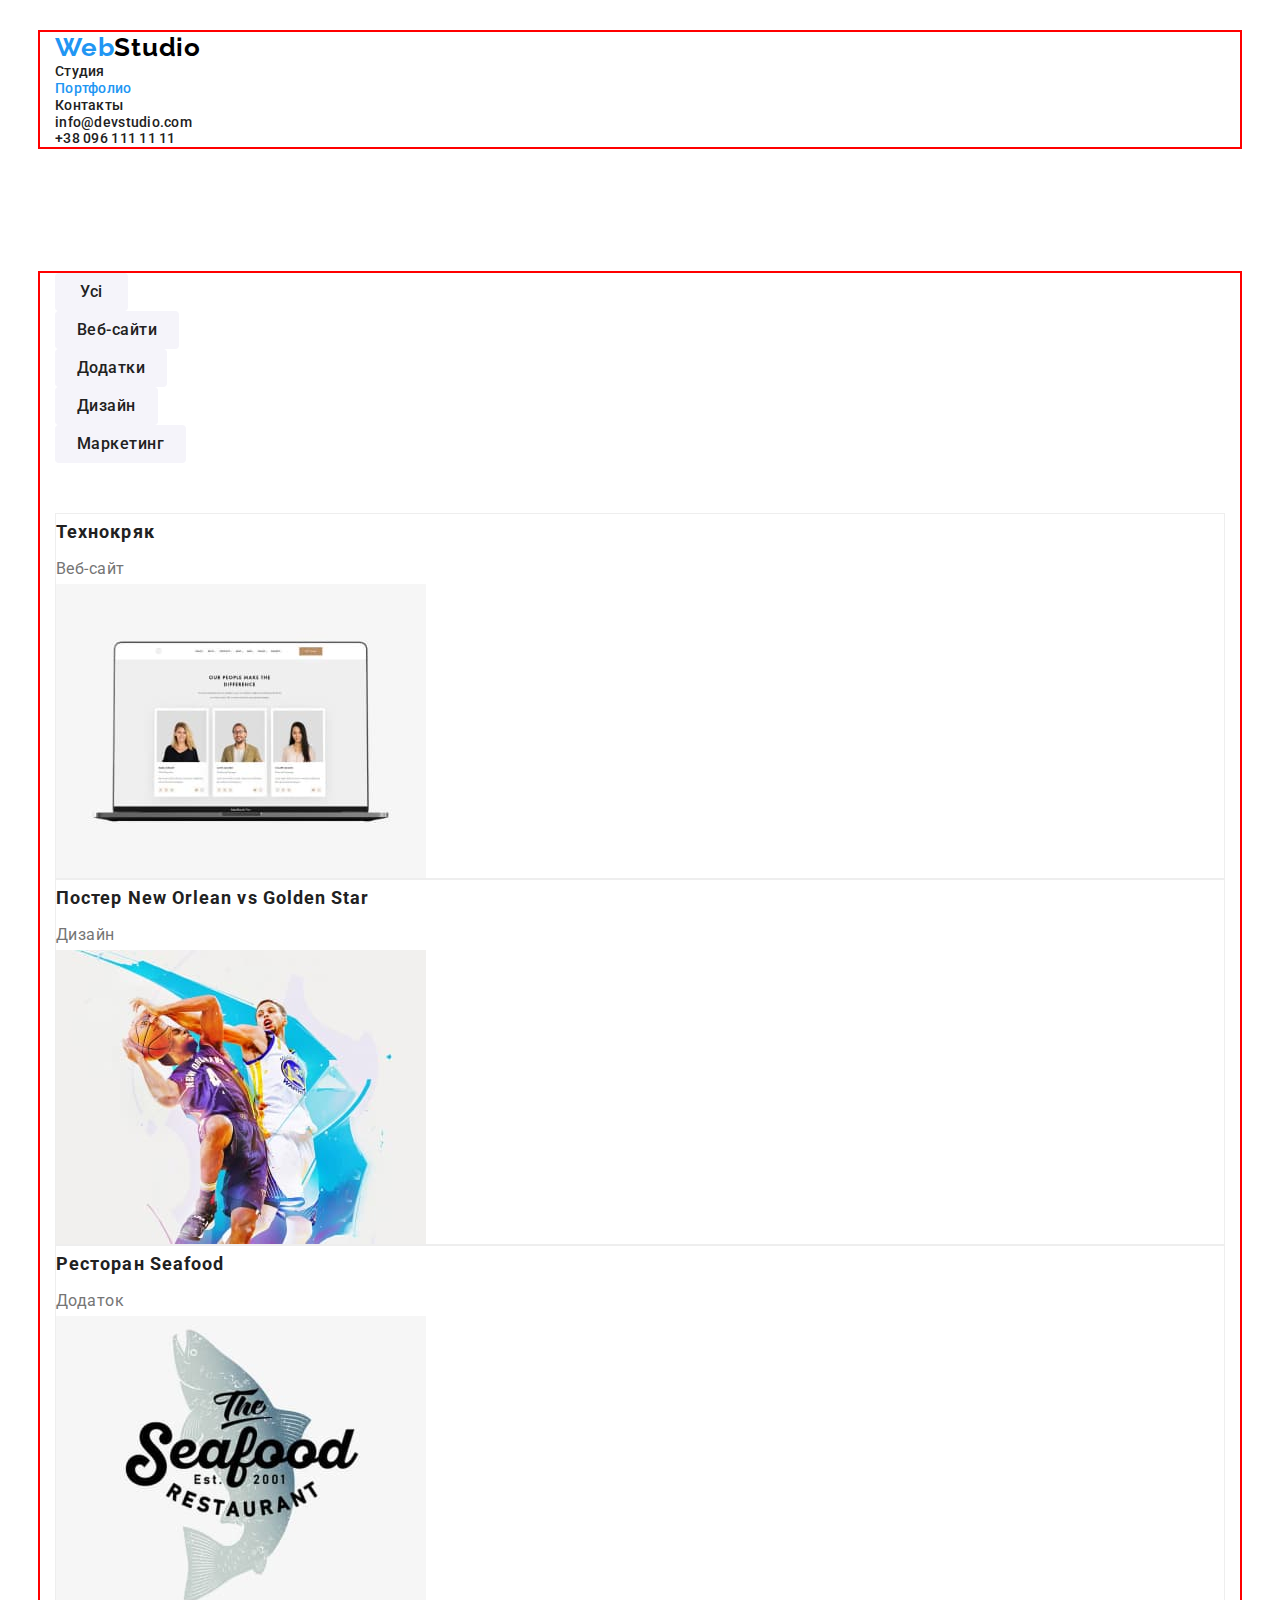
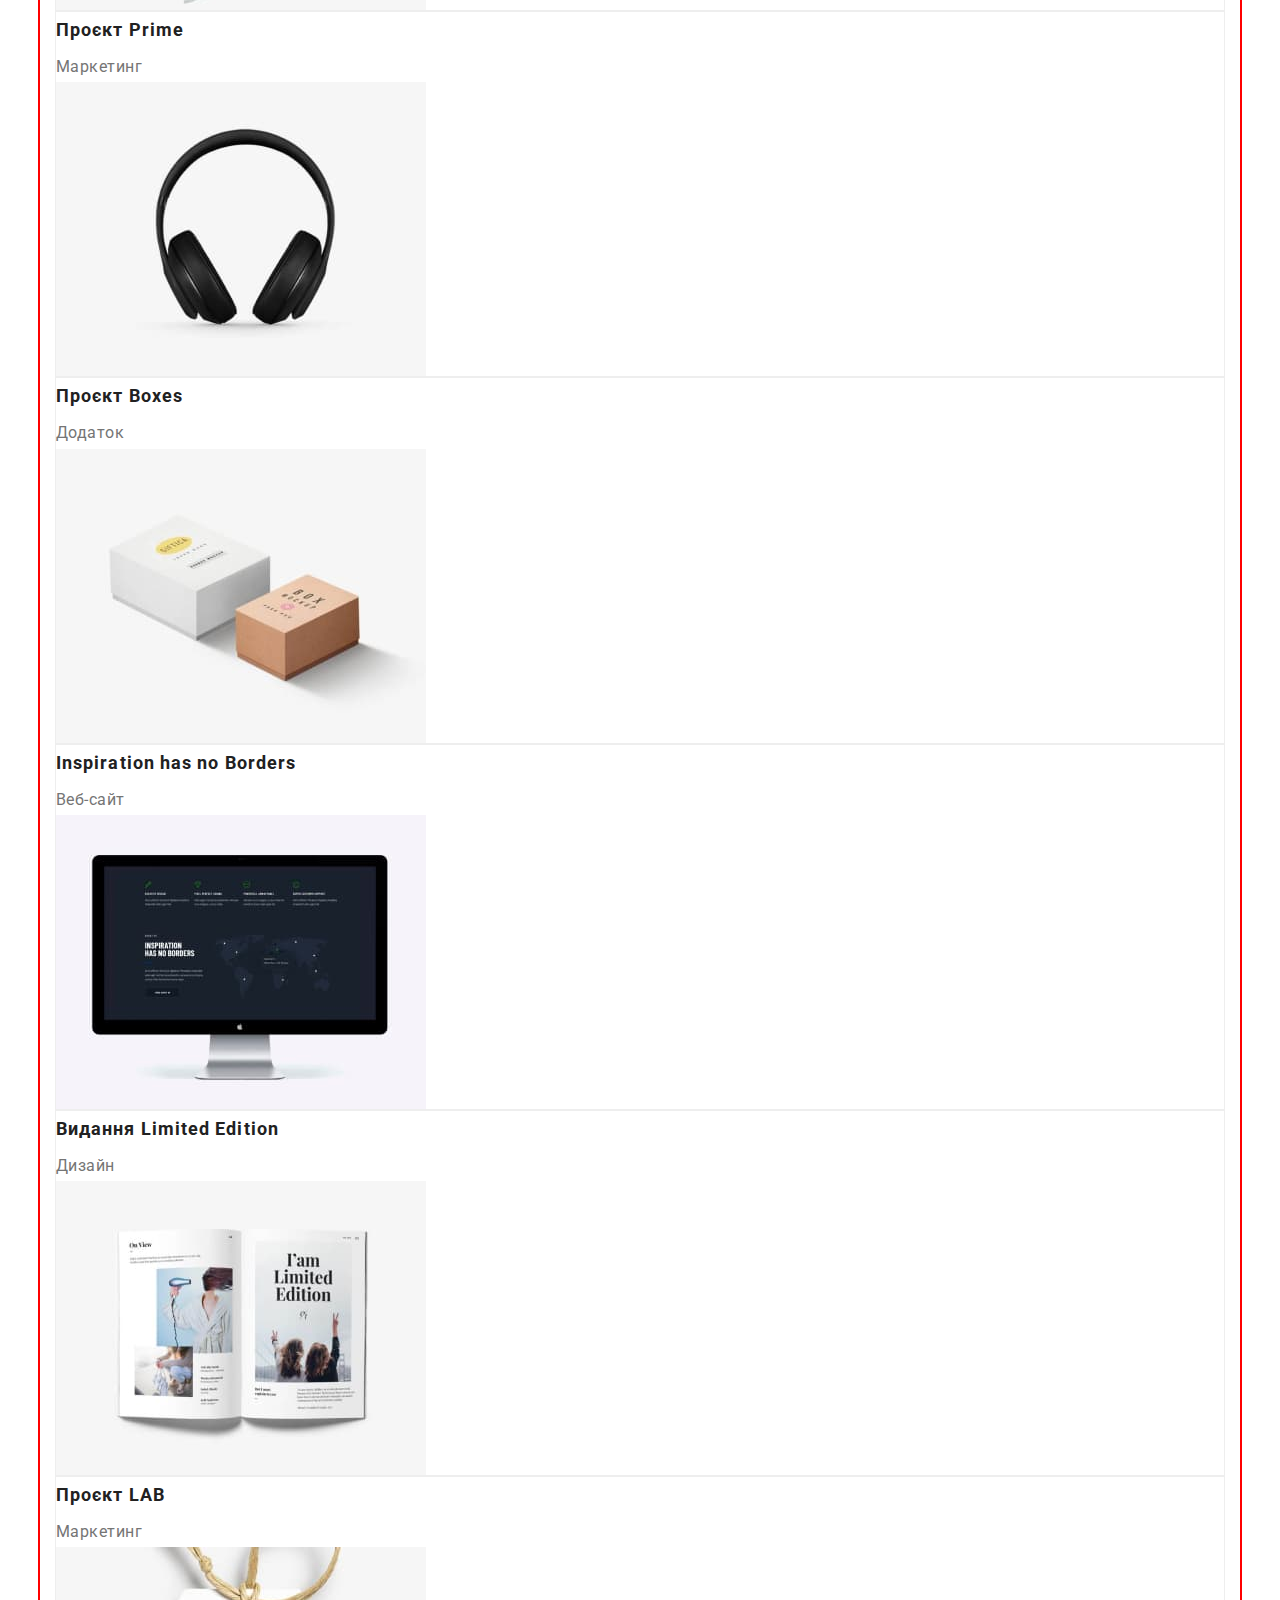
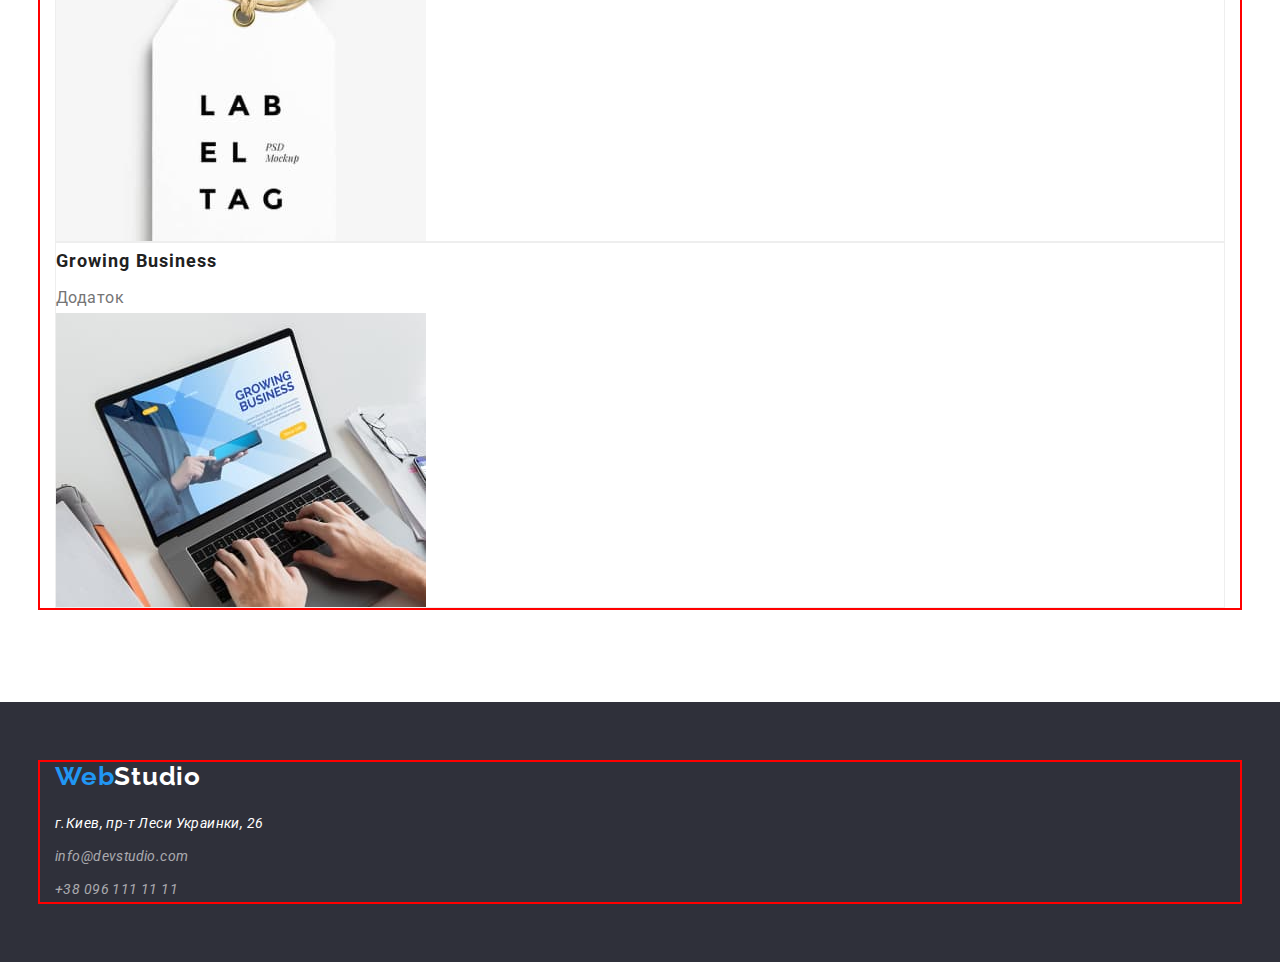
==== commit bcae211a: "fix" ====
--- a/portfolio.html
+++ b/portfolio.html
@@ -45,146 +45,151 @@
   <main>
 
     <!-- portfolio project -->
-    <section class="portfolio-container container">
-
-      <!-- portfolio filter -->
-
-      <div class="filter-container">
-
-        <ul class="filter-list">
-          <li><button class="filter-btn button" type="button">Усі</button></li>
-          <li><button class="filter-btn button" type="button">Веб-сайти</button></li>
-          <li><button class="filter-btn button" type="button">Додатки</button></li>
-          <li><button class="filter-btn button" type="button">Дизайн</button></li>
-          <li><button class="filter-btn button" type="button">Маркетинг</button></li>
-        </ul>
+    <section class="portfolio section">
+
+      <div class="container">
+        <!-- portfolio filter -->
+
+        <div class="filter-container">
+
+          <ul class="filter-list">
+            <li><button class="filter-btn button" type="button">Усі</button></li>
+            <li><button class="filter-btn button" type="button">Веб-сайти</button></li>
+            <li><button class="filter-btn button" type="button">Додатки</button></li>
+            <li><button class="filter-btn button" type="button">Дизайн</button></li>
+            <li><button class="filter-btn button" type="button">Маркетинг</button></li>
+          </ul>
+
+        </div>
+
+        <!-- portfolio project -->
+
+        <div class="project-container">
+
+          <ul class="project-list">
+
+            <article class="project-card">
+              <li>
+                <a href="">
+                  <div class="card-info">
+                    <h3 class="card-title">Технокряк</h3>
+                    <p class="card-marker">Веб-сайт</p>
+                  </div>
+                  <img src="./images/portfolio/techno.jpg" alt="techno">
+                </a>
+              </li>
+            </article>
+
+            <article class="project-card">
+              <li>
+                <a href="">
+                  <div class="card-info">
+                    <h3 class="card-title">Постер New Orlean vs Golden Star</h3>
+                    <p class="card-marker">Дизайн</p>
+                  </div>
+                  <img src="./images/portfolio/orlean.jpg" alt="New Orlean vs Golden Star">
+                </a>
+              </li>
+            </article>
+
+            <article class="project-card">
+              <li>
+                <a href="">
+                  <div class="card-info">
+                    <h3 class="card-title">Ресторан Seafood</h3>
+                    <p class="card-marker">Додаток</p>
+                  </div>
+                  <img src="./images/portfolio/seafood.jpg" alt="Seafood">
+                </a>
+              </li>
+            </article>
+
+            <article class="project-card">
+              <li>
+                <a href="">
+                  <div class="card-info">
+                    <h3 class="card-title">Проєкт Prime</h3>
+                    <p class="card-marker">Маркетинг</p>
+                  </div>
+                  <img src="./images/portfolio/prime.jpg" alt="Prime">
+                </a>
+              </li>
+            </article>
+
+            <article class="project-card">
+              <li>
+                <a href="">
+                  <div class="card-info">
+                    <h3 class="card-title">Проєкт Boxes</h3>
+                    <p class="card-marker">Додаток</p>
+                  </div>
+                  <img src="./images/portfolio/boxes.jpg" alt="Boxes">
+                </a>
+              </li>
+            </article>
+
+            <article class="project-card">
+              <li>
+                <a href="">
+                  <div class="card-info">
+                    <h3 class="card-title">Inspiration has no Borders</h3>
+                    <p class="card-marker">Веб-сайт</p>
+                  </div>
+                  <img src="./images/portfolio/inspiration.jpg" alt="Inspiration has no Borders">
+                </a>
+              </li>
+            </article>
+
+            <article class="project-card">
+              <li>
+                <a href="">
+                  <div class="card-info">
+                    <h3 class="card-title">Видання Limited Edition</h3>
+                    <p class="card-marker">Дизайн</p>
+                  </div>
+                  <img src="./images/portfolio/edition.jpg" alt="Limited Edition">
+                </a>
+              </li>
+            </article>
+
+            <article class="project-card">
+              <li>
+                <a href="">
+                  <div class="card-info">
+                    <h3 class="card-title">Проєкт LAB</h3>
+                    <p class="card-marker">Маркетинг</p>
+                  </div>
+                  <img src="./images/portfolio/lab.jpg" alt="LAB">
+                </a>
+              </li>
+            </article>
+
+            <article class="project-card">
+              <li>
+                <a href="">
+                  <div class="card-info">
+                    <h3 class="card-title">Growing Business</h3>
+                    <p class="card-marker">Додаток</p>
+                  </div>
+                  <img src="./images/portfolio/business.jpg" alt="Growing Business">
+                </a>
+              </li>
+            </article>
+
+          </ul>
+
+        </div>
 
       </div>
 
-      <!-- portfolio project -->
-
-      <div class="project-container">
-
-        <ul class="project-list">
-
-          <article class="project-card">
-            <li>
-              <a href="">
-                <div class="card-info">
-                  <h3 class="card-title">Технокряк</h3>
-                  <p class="card-marker">Веб-сайт</p>
-                </div>
-                <img src="./images/portfolio/techno.jpg" alt="techno">
-              </a>
-            </li>
-          </article>
-
-          <article class="project-card">
-            <li>
-              <a href="">
-                <div class="card-info">
-                  <h3 class="card-title">Постер New Orlean vs Golden Star</h3>
-                  <p class="card-marker">Дизайн</p>
-                </div>
-                <img src="./images/portfolio/orlean.jpg" alt="New Orlean vs Golden Star">
-              </a>
-            </li>
-          </article>
-
-          <article class="project-card">
-            <li>
-              <a href="">
-                <div class="card-info">
-                  <h3 class="card-title">Ресторан Seafood</h3>
-                  <p class="card-marker">Додаток</p>
-                </div>
-                <img src="./images/portfolio/seafood.jpg" alt="Seafood">
-              </a>
-            </li>
-          </article>
-
-          <article class="project-card">
-            <li>
-              <a href="">
-                <div class="card-info">
-                  <h3 class="card-title">Проєкт Prime</h3>
-                  <p class="card-marker">Маркетинг</p>
-                </div>
-                <img src="./images/portfolio/prime.jpg" alt="Prime">
-              </a>
-            </li>
-          </article>
-
-          <article class="project-card">
-            <li>
-              <a href="">
-                <div class="card-info">
-                  <h3 class="card-title">Проєкт Boxes</h3>
-                  <p class="card-marker">Додаток</p>
-                </div>
-                <img src="./images/portfolio/boxes.jpg" alt="Boxes">
-              </a>
-            </li>
-          </article>
-
-          <article class="project-card">
-            <li>
-              <a href="">
-                <div class="card-info">
-                  <h3 class="card-title">Inspiration has no Borders</h3>
-                  <p class="card-marker">Веб-сайт</p>
-                </div>
-                <img src="./images/portfolio/inspiration.jpg" alt="Inspiration has no Borders">
-              </a>
-            </li>
-          </article>
-
-          <article class="project-card">
-            <li>
-              <a href="">
-                <div class="card-info">
-                  <h3 class="card-title">Видання Limited Edition</h3>
-                  <p class="card-marker">Дизайн</p>
-                </div>
-                <img src="./images/portfolio/edition.jpg" alt="Limited Edition">
-              </a>
-            </li>
-          </article>
-
-          <article class="project-card">
-            <li>
-              <a href="">
-                <div class="card-info">
-                  <h3 class="card-title">Проєкт LAB</h3>
-                  <p class="card-marker">Маркетинг</p>
-                </div>
-                <img src="./images/portfolio/lab.jpg" alt="LAB">
-              </a>
-            </li>
-          </article>
-
-          <article class="project-card">
-            <li>
-              <a href="">
-                <div class="card-info">
-                  <h3 class="card-title">Growing Business</h3>
-                  <p class="card-marker">Додаток</p>
-                </div>
-                <img src="./images/portfolio/business.jpg" alt="Growing Business">
-              </a>
-            </li>
-          </article>
-
-        </ul>
-
-      </div>
+
 
     </section>
   </main>
 
   <!--footter-->
   <footer class="footer">
-    <div class="footer-container container">
+    <div class="container">
 
       <a class="logo footer-logo" href="./index.html"><span class="logo-blue">Web</span>Studio</a>
 
--- a/css/styles.css
+++ b/css/styles.css
@@ -61,8 +61,8 @@
 
 img {
   display: block;
-  min-width: 100%;
-  height: auto;
+  /* min-width: 100%;
+  height: auto; */
 }
 
 /* ---------------visually-hidden ------ */
@@ -105,27 +105,41 @@
   color: var(--accent-color);
 }
 
+/* -------section, container-----------*/
+
+.section {
+  padding-top: 94px;
+  padding-bottom: 94px;
+}
+
+.section-title {
+  margin-bottom: 50px;
+  /* font-weight: 700; */
+  font-size: 36px;
+  letter-spacing: 0.03em;
+  line-height: 1.2;
+  text-align: center;
+
+  color: var(--primary-black-color);
+}
+
 .container {
   margin-right: auto;
   margin-left: auto;
-  width: 1170px;
+  width: 1200px;
   padding-right: 15px;
   padding-left: 15px;
-  padding-top: 94px;
-  padding-bottom: 94px;
+  outline: 2px solid red;
 }
 
 /*  ---------------- header -----------------  */
 .head {
+  padding-top: 32px;
+  padding-bottom: 32px;
   font-weight: 500;
   font-size: 14px;
   line-height: 1.2;
   letter-spacing: 0.02em;
-}
-
-.head-container {
-  padding-top: 0;
-  padding-bottom: 0;
 }
 
 .logo {
@@ -162,12 +176,10 @@
 
 /* --------------------hero ---------------------*/
 .hero {
-  background: var(--color-section-background);
-}
-
-.hero-container {
   padding-top: 200px;
   padding-bottom: 200px;
+  background: var(--color-section-background);
+  text-align: center;
 }
 
 .hero-title {
@@ -177,25 +189,11 @@
   font-size: 44px;
   line-height: 1.36;
   letter-spacing: 0.06em;
-  text-align: center;
-
   color: var(--primary-whait-color);
 }
 
 .hero-btn {
   min-width: 216px;
-}
-
-/* ------------------------section ----------------------*/
-.section-title {
-  margin-bottom: 50px;
-  /* font-weight: 700; */
-  font-size: 36px;
-  letter-spacing: 0.03em;
-  line-height: 1.2;
-  text-align: center;
-
-  color: var(--primary-black-color);
 }
 
 /* --------------------------quality---------------- */
@@ -218,7 +216,7 @@
 
 /* ----------------------What are we doing specialty --------*/
 
-.specialty-container {
+.specialty {
   padding-top: 0;
 }
 
@@ -252,12 +250,9 @@
 
 /* -------------------------footer -------------------*/
 .footer {
-  background: var(--color-section-background);
-}
-
-.footer-container {
   padding-top: 60px;
   padding-bottom: 60px;
+  background: var(--color-section-background);
 }
 
 .footer-logo {
@@ -320,6 +315,10 @@
   padding-bottom: 50px;
 }
 
+.project-card {
+  border: 1px solid #eee;
+}
+
 .card-title {
   margin-bottom: 4px;
 
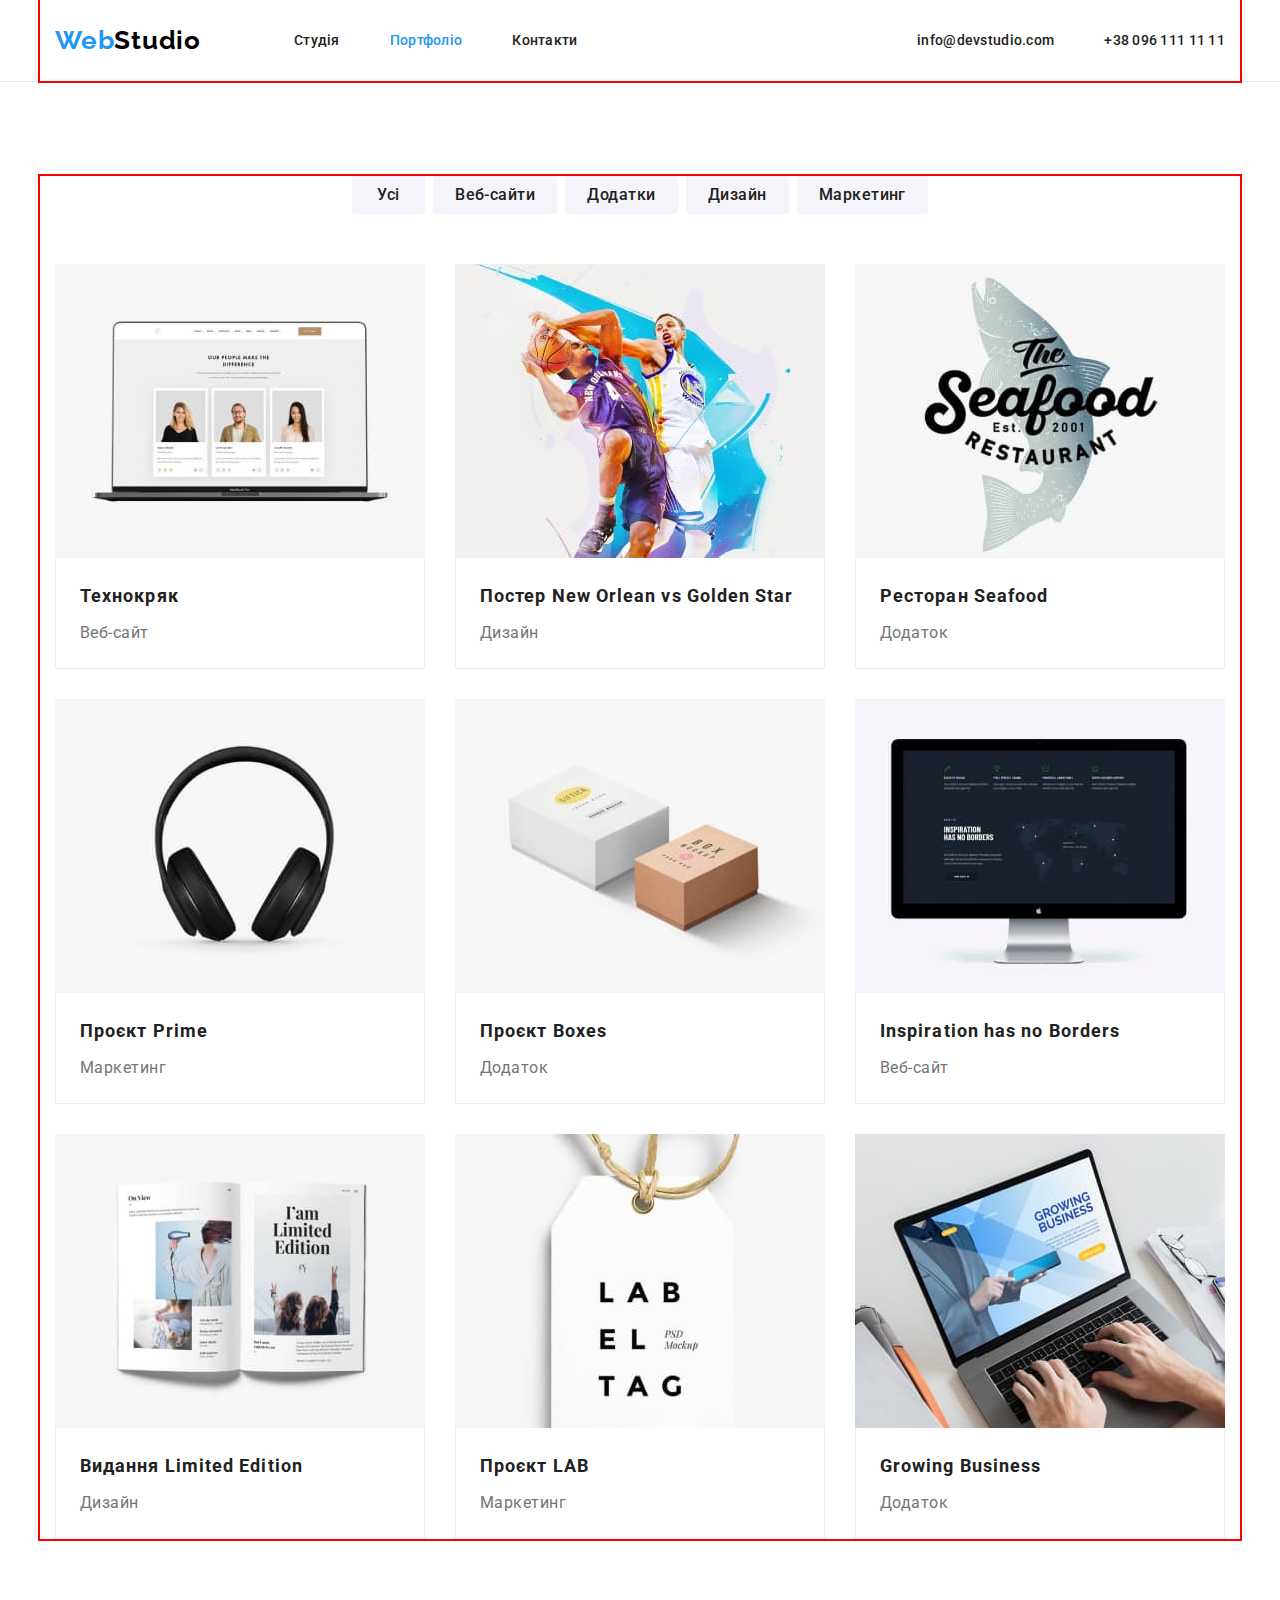
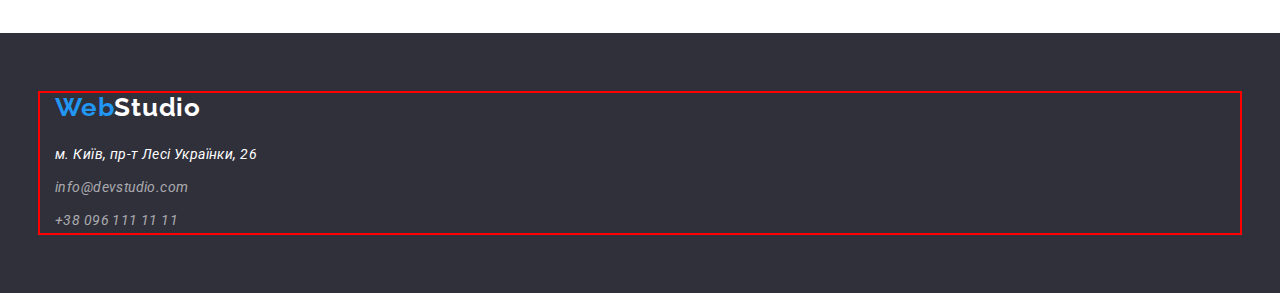
==== commit 70af64b2: "fix" ====
--- a/portfolio.html
+++ b/portfolio.html
@@ -16,20 +16,19 @@
 <body>
   <!-- header -->
   <header class="head">
-    <div class=" head-container container">
-
-      <nav class="nav ">
-        <a class="logo" href="./index.html"><span class="logo-blue">Web</span>Studio</a>
-
+    <div class="head-container container">
+
+      <a class="logo" href="./index.html"><span class="logo-blue">Web</span>Studio</a>
+
+      <nav class="head-nav">
         <ul class="nav-sait">
-          <li><a class="sait-link" href="./index.html">Студия</a></li>
-          <li><a class="sait-link current" href="./portfolio.html">Портфолио</a></li>
-          <li><a class="sait-link" href="#contact">Контакты</a></li>
+          <li><a class="sait-link" href="./index.html">Студія</a></li>
+          <li><a class="sait-link current" href="./portfolio.html">Портфоліо</a></li>
+          <li><a class="sait-link" href="#contact">Контакти</a></li>
         </ul>
-
       </nav>
 
-      <ul class="nav-contact">
+      <ul class="head-contact">
         <li>
           <a class="contact-link" href="mailto:info@devstudio.com">info@devstudio.com</a>
         </li>
@@ -71,107 +70,107 @@
             <article class="project-card">
               <li>
                 <a href="">
+                  <img src="./images/portfolio/techno.jpg" alt="techno">
                   <div class="card-info">
                     <h3 class="card-title">Технокряк</h3>
                     <p class="card-marker">Веб-сайт</p>
                   </div>
-                  <img src="./images/portfolio/techno.jpg" alt="techno">
-                </a>
-              </li>
-            </article>
-
-            <article class="project-card">
-              <li>
-                <a href="">
+                </a>
+              </li>
+            </article>
+
+            <article class="project-card">
+              <li>
+                <a href="">
+                  <img src="./images/portfolio/orlean.jpg" alt="New Orlean vs Golden Star">
                   <div class="card-info">
                     <h3 class="card-title">Постер New Orlean vs Golden Star</h3>
                     <p class="card-marker">Дизайн</p>
                   </div>
-                  <img src="./images/portfolio/orlean.jpg" alt="New Orlean vs Golden Star">
-                </a>
-              </li>
-            </article>
-
-            <article class="project-card">
-              <li>
-                <a href="">
+                </a>
+              </li>
+            </article>
+
+            <article class="project-card">
+              <li>
+                <a href="">
+                  <img src="./images/portfolio/seafood.jpg" alt="Seafood">
                   <div class="card-info">
                     <h3 class="card-title">Ресторан Seafood</h3>
                     <p class="card-marker">Додаток</p>
                   </div>
-                  <img src="./images/portfolio/seafood.jpg" alt="Seafood">
-                </a>
-              </li>
-            </article>
-
-            <article class="project-card">
-              <li>
-                <a href="">
+                </a>
+              </li>
+            </article>
+
+            <article class="project-card">
+              <li>
+                <a href="">
+                  <img src="./images/portfolio/prime.jpg" alt="Prime">
                   <div class="card-info">
                     <h3 class="card-title">Проєкт Prime</h3>
                     <p class="card-marker">Маркетинг</p>
                   </div>
-                  <img src="./images/portfolio/prime.jpg" alt="Prime">
-                </a>
-              </li>
-            </article>
-
-            <article class="project-card">
-              <li>
-                <a href="">
+                </a>
+              </li>
+            </article>
+
+            <article class="project-card">
+              <li>
+                <a href="">
+                  <img src="./images/portfolio/boxes.jpg" alt="Boxes">
                   <div class="card-info">
                     <h3 class="card-title">Проєкт Boxes</h3>
                     <p class="card-marker">Додаток</p>
                   </div>
-                  <img src="./images/portfolio/boxes.jpg" alt="Boxes">
-                </a>
-              </li>
-            </article>
-
-            <article class="project-card">
-              <li>
-                <a href="">
+                </a>
+              </li>
+            </article>
+
+            <article class="project-card">
+              <li>
+                <a href="">
+                  <img src="./images/portfolio/inspiration.jpg" alt="Inspiration has no Borders">
                   <div class="card-info">
                     <h3 class="card-title">Inspiration has no Borders</h3>
                     <p class="card-marker">Веб-сайт</p>
                   </div>
-                  <img src="./images/portfolio/inspiration.jpg" alt="Inspiration has no Borders">
-                </a>
-              </li>
-            </article>
-
-            <article class="project-card">
-              <li>
-                <a href="">
+                </a>
+              </li>
+            </article>
+
+            <article class="project-card">
+              <li>
+                <a href="">
+                  <img src="./images/portfolio/edition.jpg" alt="Limited Edition">
                   <div class="card-info">
                     <h3 class="card-title">Видання Limited Edition</h3>
                     <p class="card-marker">Дизайн</p>
                   </div>
-                  <img src="./images/portfolio/edition.jpg" alt="Limited Edition">
-                </a>
-              </li>
-            </article>
-
-            <article class="project-card">
-              <li>
-                <a href="">
+                </a>
+              </li>
+            </article>
+
+            <article class="project-card">
+              <li>
+                <a href="">
+                  <img src="./images/portfolio/lab.jpg" alt="LAB">
                   <div class="card-info">
                     <h3 class="card-title">Проєкт LAB</h3>
                     <p class="card-marker">Маркетинг</p>
                   </div>
-                  <img src="./images/portfolio/lab.jpg" alt="LAB">
-                </a>
-              </li>
-            </article>
-
-            <article class="project-card">
-              <li>
-                <a href="">
+                </a>
+              </li>
+            </article>
+
+            <article class="project-card">
+              <li>
+                <a href="">
+                  <img src="./images/portfolio/business.jpg" alt="Growing Business">
                   <div class="card-info">
                     <h3 class="card-title">Growing Business</h3>
                     <p class="card-marker">Додаток</p>
                   </div>
-                  <img src="./images/portfolio/business.jpg" alt="Growing Business">
                 </a>
               </li>
             </article>
@@ -201,7 +200,7 @@
             <a class="address-map address-hover"
               href="https://www.google.com/maps/place/GREEN+HOUSE/@48.90028,23.3077456,17z/data=!4m9!3m8!1s0x473989dc6a29fd1f:0xf99ad398de3efd34!5m2!4m1!1i2!8m2!3d48.8999723!4d23.3089486!16s%2Fg%2F11qqn3vghm?entry=ttu"
               target="_blank" rel="noopener noreferrer nofollow">
-              г.Киев, пр-т Леси Украинки, 26
+              м. Київ, пр-т Лесі Українки, 26
             </a>
           </li>
           <li class="address-item">
--- a/css/styles.css
+++ b/css/styles.css
@@ -7,6 +7,7 @@
   --color-with-transparency: rgba(255, 255, 255, 0.6);
   --color-section-background: #2f303a;
   --color-section-background2: #f5f4fa;
+  --color-liane-card: #eeeeee;
 }
 
 /* color: #2196f3; */
@@ -53,7 +54,7 @@
 }
 
 a {
-  display: inline-block;
+  display: block;
   text-decoration: none;
   color: inherit;
   outline: 0px;
@@ -61,8 +62,8 @@
 
 img {
   display: block;
-  /* min-width: 100%;
-  height: auto; */
+  min-width: 100%;
+  height: auto;
 }
 
 /* ---------------visually-hidden ------ */
@@ -134,12 +135,28 @@
 
 /*  ---------------- header -----------------  */
 .head {
-  padding-top: 32px;
-  padding-bottom: 32px;
   font-weight: 500;
   font-size: 14px;
   line-height: 1.2;
   letter-spacing: 0.02em;
+  border-bottom: 1px solid #ececec;
+}
+
+.head-container {
+  display: flex;
+  align-items: center;
+}
+
+.nav-sait {
+  display: flex;
+  column-gap: 50px;
+  margin-left: 93px;
+}
+
+.head-contact {
+  display: flex;
+  column-gap: 50px;
+  margin-left: auto;
 }
 
 .logo {
@@ -156,22 +173,24 @@
 }
 
 .sait-link {
+  padding-top: 32px;
+  padding-bottom: 32px;
   color: var(--title-text-color);
 }
 
 .sait-link:hover,
 .sait-link:focus,
+.sait-link.current {
+  color: var(--accent-color);
+}
+
+.contact-link {
+  color: var(--title-text-color);
+}
+
 .contact-link:hover,
 .contact-link:focus {
   color: var(--accent-color);
-}
-
-.sait-link.current {
-  color: var(--accent-color);
-}
-
-.contact-link {
-  color: var(--title-text-color);
 }
 
 /* --------------------hero ---------------------*/
@@ -197,6 +216,10 @@
 }
 
 /* --------------------------quality---------------- */
+.quality-list {
+  display: flex;
+  column-gap: 30px;
+}
 
 .quality-title {
   margin-bottom: 10px;
@@ -220,9 +243,19 @@
   padding-top: 0;
 }
 
+.specialty-list {
+  display: flex;
+  column-gap: 30px;
+}
+
 /* ---------------------our team---------- */
 .team {
   background: var(--color-section-background2);
+}
+
+.team-list {
+  display: flex;
+  gap: 30px;
 }
 
 .team-item {
@@ -231,7 +264,12 @@
     0 1px 3px 0 rgba(0, 0, 0, 0.12);
 }
 
+.team-img {
+  margin-bottom: 30px;
+}
+
 .team-title {
+  margin-bottom: 10px;
   font-weight: 500;
   font-size: 16px;
   line-height: 1.2;
@@ -241,6 +279,7 @@
 }
 
 .team-profession {
+  margin-bottom: 30px;
   /* font-weight: 400; */
   font-size: 16px;
   line-height: 1.2;
@@ -290,6 +329,16 @@
 
 /* ---------------portfolio filter------------------ */
 
+.filter-container {
+  padding-bottom: 50px;
+}
+
+.filter-list {
+  display: flex;
+  column-gap: 8px;
+  justify-content: center;
+}
+
 .filter-btn {
   padding: 6px 22px;
   min-width: 73px;
@@ -311,12 +360,21 @@
 
 /* --------------portfolio project--------- */
 
-.filter-container {
-  padding-bottom: 50px;
+.project-list {
+  display: flex;
+  flex-wrap: wrap;
+  gap: 30px;
 }
 
 .project-card {
-  border: 1px solid #eee;
+  flex-basis: calc((100% - 2*10)/3);
+}
+
+.card-info {
+  padding: 20px 24px;
+  border-right: 1px solid var(--color-liane-card);
+  border-bottom: 1px solid var(--color-liane-card);
+  border-left: 1px solid var(--color-liane-card);
 }
 
 .card-title {
@@ -326,7 +384,6 @@
   font-size: 18px;
   line-height: 2;
   letter-spacing: 0.06em;
-
   color: var(--title-text-color);
 }
 
